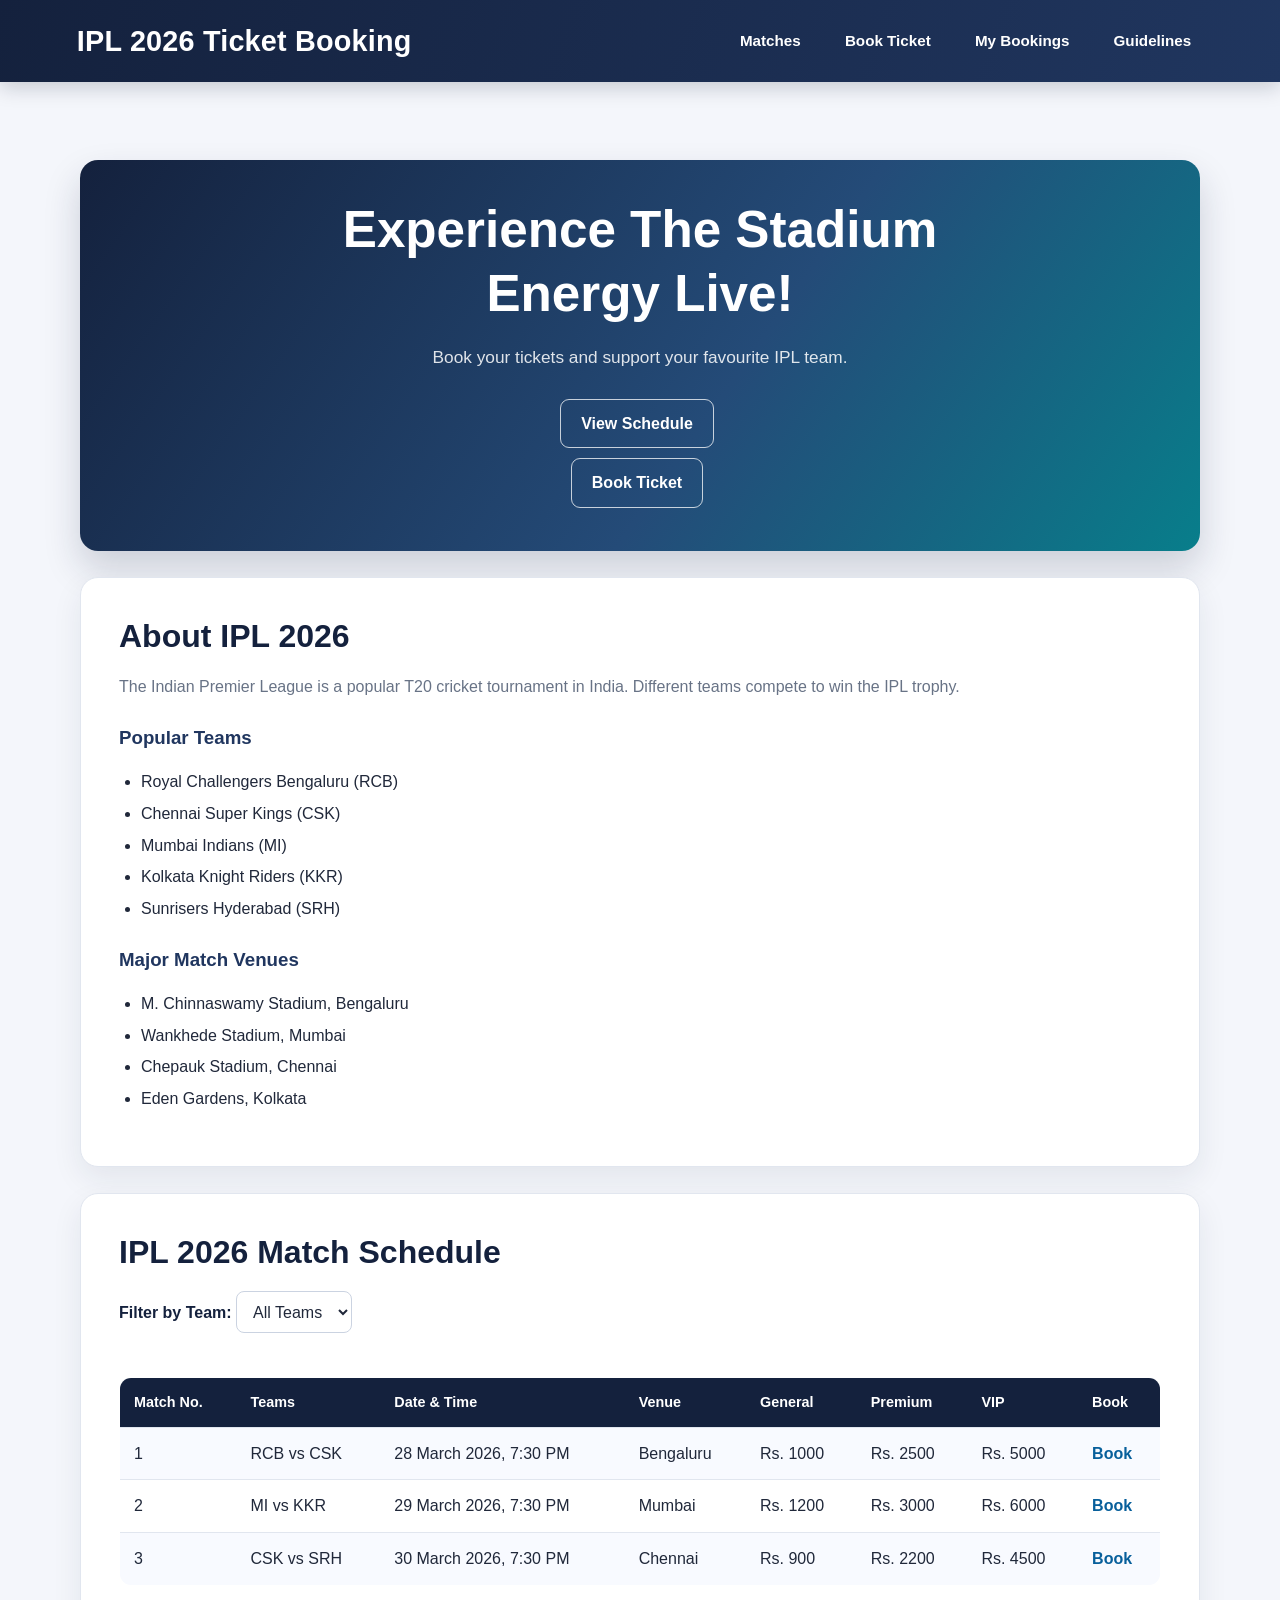
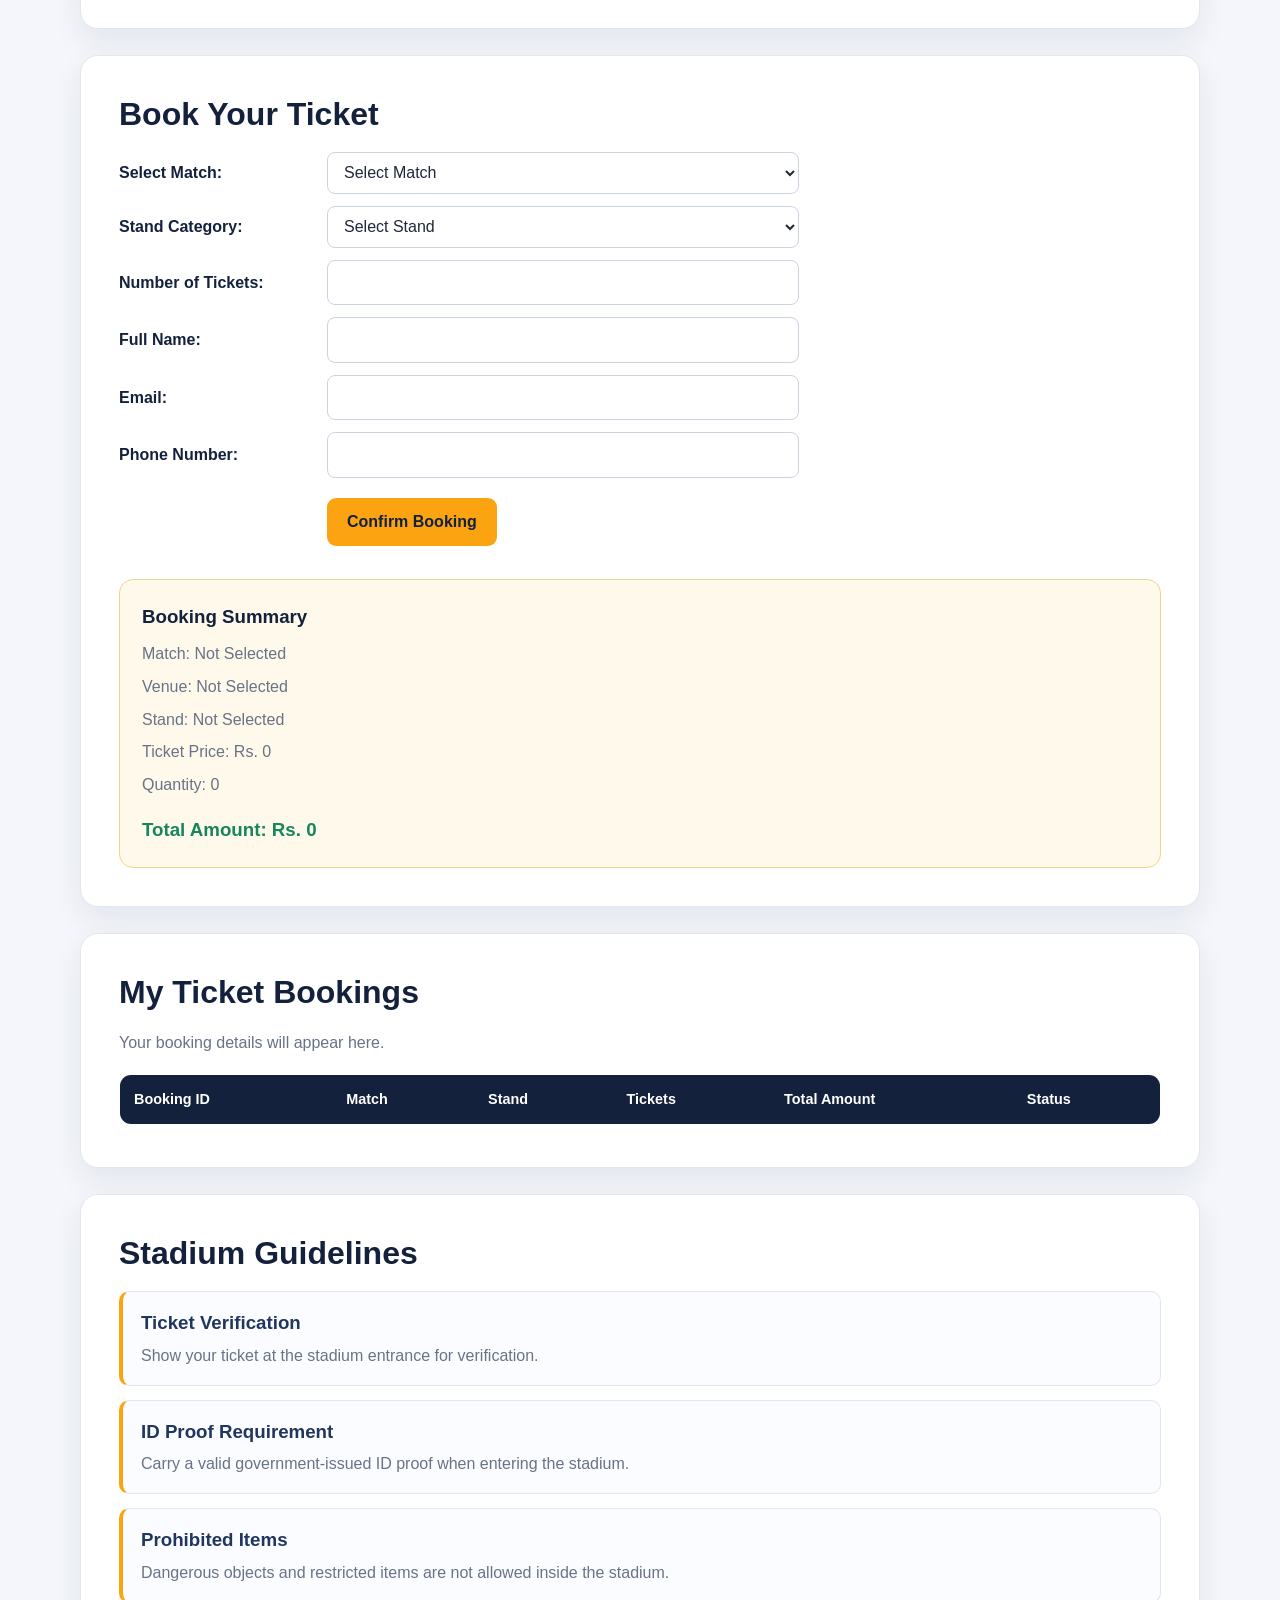
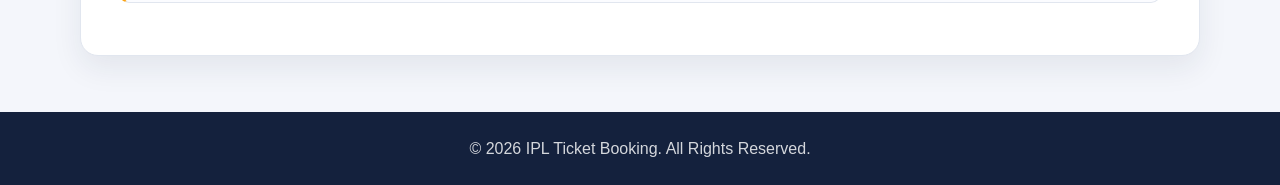
==== index.html @ 773b97f8 "Initial Commit" ====
<!doctype html>
<html lang="en">
  <head>
    <meta charset="UTF-8" />
    <meta name="viewport" content="width=device-width, initial-scale=1.0" />
    <title>IPL 2026 Ticket Booking</title>
    <link rel="stylesheet" href="styles.css" />
  </head>

  <body>
    <header>
      <h1>IPL 2026 Ticket Booking</h1>

      <nav>
        <a href="#matches">Matches</a> |
        <a href="booking.html">Book Ticket</a> |
        <a href="#mybookings">My Bookings</a> |
        <a href="#guidelines">Guidelines</a>
      </nav>
    </header>

    <main>
      <section>
        <h2>Experience The Stadium Energy Live!</h2>
        <p>Book your tickets and support your favourite IPL team.</p>

        <a href="#matches"><button>View Schedule</button></a>
        <a href="booking.html"><button>Book Ticket</button></a>
      </section>

      <section>
        <h2>About IPL 2026</h2>

        <p>
          The Indian Premier League is a popular T20 cricket tournament in
          India. Different teams compete to win the IPL trophy.
        </p>

        <h3>Popular Teams</h3>
        <ul>
          <li>Royal Challengers Bengaluru (RCB)</li>
          <li>Chennai Super Kings (CSK)</li>
          <li>Mumbai Indians (MI)</li>
          <li>Kolkata Knight Riders (KKR)</li>
          <li>Sunrisers Hyderabad (SRH)</li>
        </ul>

        <h3>Major Match Venues</h3>
        <ul>
          <li>M. Chinnaswamy Stadium, Bengaluru</li>
          <li>Wankhede Stadium, Mumbai</li>
          <li>Chepauk Stadium, Chennai</li>
          <li>Eden Gardens, Kolkata</li>
        </ul>
      </section>

      <section id="matches">
        <h2>IPL 2026 Match Schedule</h2>

        <label for="team">Filter by Team:</label>
        <select id="team" name="team">
          <option>All Teams</option>
          <option>RCB</option>
          <option>CSK</option>
          <option>MI</option>
          <option>KKR</option>
          <option>SRH</option>
        </select>

        <br /><br />

        <table>
          <tr>
            <th>Match No.</th>
            <th>Teams</th>
            <th>Date & Time</th>
            <th>Venue</th>
            <th>General</th>
            <th>Premium</th>
            <th>VIP</th>
            <th>Book</th>
          </tr>

          <tr>
            <td>1</td>
            <td>RCB vs CSK</td>
            <td>28 March 2026, 7:30 PM</td>
            <td>Bengaluru</td>
            <td>Rs. 1000</td>
            <td>Rs. 2500</td>
            <td>Rs. 5000</td>
            <td><a href="booking.html">Book</a></td>
          </tr>

          <tr>
            <td>2</td>
            <td>MI vs KKR</td>
            <td>29 March 2026, 7:30 PM</td>
            <td>Mumbai</td>
            <td>Rs. 1200</td>
            <td>Rs. 3000</td>
            <td>Rs. 6000</td>
            <td><a href="booking.html">Book</a></td>
          </tr>

          <tr>
            <td>3</td>
            <td>CSK vs SRH</td>
            <td>30 March 2026, 7:30 PM</td>
            <td>Chennai</td>
            <td>Rs. 900</td>
            <td>Rs. 2200</td>
            <td>Rs. 4500</td>
            <td><a href="booking.html">Book</a></td>
          </tr>
        </table>
      </section>

      <section id="booking">
        <h2>Book Your Ticket</h2>

        <form action="#booking" method="get">
          <label for="match">Select Match:</label>
          <select id="match" name="match" required>
            <option value="">Select Match</option>
            <option>RCB vs CSK</option>
            <option>MI vs KKR</option>
            <option>CSK vs SRH</option>
          </select>

          <br /><br />

          <label for="stand">Stand Category:</label>
          <select id="stand" name="stand" required>
            <option value="">Select Stand</option>
            <option>General</option>
            <option>Premium</option>
            <option>VIP</option>
          </select>

          <br /><br />

          <label for="tickets">Number of Tickets:</label>
          <input
            type="number"
            id="tickets"
            name="tickets"
            min="1"
            max="10"
            required
          />

          <br /><br />

          <label for="name">Full Name:</label>
          <input type="text" id="name" name="name" required />

          <br /><br />

          <label for="email">Email:</label>
          <input type="email" id="email" name="email" required />

          <br /><br />

          <label for="phone">Phone Number:</label>
          <input
            type="tel"
            id="phone"
            name="phone"
            pattern="[0-9]{10}"
            required
          />

          <br /><br />

          <button type="submit">Confirm Booking</button>
        </form>

        <aside>
          <h3>Booking Summary</h3>

          <p>Match: Not Selected</p>
          <p>Venue: Not Selected</p>
          <p>Stand: Not Selected</p>
          <p>Ticket Price: Rs. 0</p>
          <p>Quantity: 0</p>

          <h3>Total Amount: Rs. 0</h3>
        </aside>
      </section>

      <section id="mybookings">
        <h2>My Ticket Bookings</h2>

        <p>Your booking details will appear here.</p>

        <table>
          <tr>
            <th>Booking ID</th>
            <th>Match</th>
            <th>Stand</th>
            <th>Tickets</th>
            <th>Total Amount</th>
            <th>Status</th>
          </tr>
        </table>
      </section>

      <section id="guidelines">
        <h2>Stadium Guidelines</h2>

        <article>
          <h3>Ticket Verification</h3>
          <p>Show your ticket at the stadium entrance for verification.</p>
        </article>

        <article>
          <h3>ID Proof Requirement</h3>
          <p>
            Carry a valid government-issued ID proof when entering the stadium.
          </p>
        </article>

        <article>
          <h3>Prohibited Items</h3>
          <p>
            Dangerous objects and restricted items are not allowed inside the
            stadium.
          </p>
        </article>
      </section>
    </main>

    <footer>
      <p>&copy; 2026 IPL Ticket Booking. All Rights Reserved.</p>
    </footer>
  </body>
</html>
---- styles.css ----
:root {
  --primary: #14213d;
  --primary-light: #20365f;
  --accent: #fca311;
  --accent-hover: #e89100;
  --background: #f4f6fb;
  --surface: #ffffff;
  --text: #20283a;
  --muted: #687386;
  --border: #e1e6ef;
  --success: #16865b;
  --shadow: 0 12px 30px rgba(20, 33, 61, 0.08);
}

* {
  box-sizing: border-box;
}

html {
  scroll-behavior: smooth;
  scroll-padding-top: 110px;
}

body {
  margin: 0;
  padding-top: 126px;
  background: var(--background);
  color: var(--text);
  font-family: "Segoe UI", Arial, sans-serif;
  line-height: 1.6;
}

header {
  position: fixed;
  z-index: 1000;
  inset: 0 0 auto;
  display: flex;
  align-items: center;
  justify-content: space-between;
  flex-wrap: wrap;
  gap: 12px 24px;
  padding: 18px clamp(20px, 6vw, 88px);
  color: #fff;
  background: linear-gradient(110deg, var(--primary), var(--primary-light));
  box-shadow: 0 5px 20px rgba(10, 20, 40, 0.2);
}

header h1 {
  margin: 0;
  color: #fff;
  font-size: clamp(1.25rem, 2.5vw, 1.8rem);
  letter-spacing: 0.2px;
}

nav {
  display: flex;
  align-items: center;
  flex-wrap: wrap;
  gap: 8px;
}

nav {
  color: transparent;
}

nav a {
  padding: 8px 12px;
  border-radius: 8px;
  color: #fff;
  font-size: 0.95rem;
  font-weight: 600;
  text-decoration: none;
  transition:
    background 160ms ease,
    color 160ms ease,
    transform 160ms ease;
}

nav a:hover,
nav a:focus-visible {
  color: var(--primary);
  background: var(--accent);
  transform: translateY(-1px);
  outline: none;
}

main {
  width: min(1120px, calc(100% - 40px));
  margin: 34px auto 56px;
}

main > section {
  margin: 26px 0;
  padding: clamp(22px, 4vw, 38px);
  border: 1px solid var(--border);
  border-radius: 18px;
  background: var(--surface);
  box-shadow: var(--shadow);
}

h2 {
  margin: 0 0 18px;
  color: var(--primary);
  font-size: clamp(1.45rem, 3vw, 2rem);
  line-height: 1.25;
}

h3 {
  margin: 24px 0 10px;
  color: var(--primary-light);
}

p {
  color: var(--muted);
}

ul {
  padding-left: 22px;
}

li {
  margin: 6px 0;
}

main > section:first-child {
  min-height: 310px;
  display: flex;
  flex-direction: column;
  align-items: center;
  justify-content: center;
  text-align: center;
  border: 0;
  color: #fff;
  background: linear-gradient(125deg, #14213d 0%, #244b78 58%, #087e8b 100%);
  box-shadow: 0 18px 36px rgba(20, 33, 61, 0.18);
}

main > section:first-child h2,
main > section:first-child p {
  color: #fff;
}

main > section:first-child h2 {
  max-width: 720px;
  font-size: clamp(2rem, 5vw, 3.2rem);
}

main > section:first-child p {
  margin: 0 0 22px;
  color: rgba(255, 255, 255, 0.86);
  font-size: 1.08rem;
}

button {
  display: inline-block;
  margin: 5px 6px 5px 0;
  padding: 11px 20px;
  border: 0;
  border-radius: 9px;
  color: var(--primary);
  background: var(--accent);
  font: inherit;
  font-weight: 700;
  cursor: pointer;
  transition:
    background 160ms ease,
    transform 160ms ease,
    box-shadow 160ms ease;
}

button:hover {
  background: var(--accent-hover);
  transform: translateY(-2px);
  box-shadow: 0 7px 16px rgba(0, 0, 0, 0.16);
}

button:focus-visible,
a:focus-visible,
input:focus-visible,
select:focus-visible {
  outline: 3px solid rgba(252, 163, 17, 0.55);
  outline-offset: 2px;
}

main > section:first-child a {
  text-decoration: none;
}

main > section:first-child button:last-child {
  color: #fff;
  background: transparent;
  border: 1px solid rgba(255, 255, 255, 0.75);
}

main > section:first-child button:last-child:hover {
  color: var(--primary);
  background: #fff;
}

table {
  width: 100%;
  margin: 18px 0 4px;
  border-collapse: collapse;
  overflow: hidden;
  border: 1px solid var(--border);
  border-radius: 12px;
  background: var(--surface);
}

th,
td {
  padding: 13px 14px;
  border-bottom: 1px solid var(--border);
  text-align: left;
  vertical-align: middle;
}

th {
  color: #fff;
  background: var(--primary);
  font-size: 0.9rem;
  white-space: nowrap;
}

tbody tr:nth-child(even),
tr:nth-child(even) {
  background: #f8faff;
}

tr:last-child td {
  border-bottom: 0;
}

td a {
  color: #075f9b;
  font-weight: 700;
  text-decoration: none;
}

td a:hover {
  color: var(--success);
  text-decoration: underline;
}

label {
  display: inline-block;
  margin: 10px 0 6px;
  color: var(--primary);
  font-weight: 650;
}

input,
select {
  min-height: 42px;
  padding: 9px 12px;
  border: 1px solid #cbd3e1;
  border-radius: 8px;
  color: var(--text);
  background: #fff;
  font: inherit;
}

input {
  max-width: 100%;
}

form {
  display: grid;
  grid-template-columns: minmax(150px, 190px) minmax(180px, 1fr);
  align-items: center;
  gap: 12px 18px;
  max-width: 680px;
}

form label {
  margin: 0;
}

form br {
  display: none;
}

form button {
  grid-column: 2;
  justify-self: start;
  margin-top: 8px;
}

aside {
  margin-top: 28px;
  padding: 22px;
  border: 1px solid #f2d28d;
  border-radius: 14px;
  background: #fff9eb;
}

aside h3 {
  margin-top: 0;
  color: var(--primary);
}

aside p {
  margin: 7px 0;
}

aside h3:last-child {
  margin: 18px 0 0;
  color: var(--success);
}

#guidelines article {
  margin: 14px 0;
  padding: 16px 18px;
  border: 1px solid var(--border);
  border-left: 4px solid var(--accent);
  border-radius: 10px;
  background: #fbfcff;
}

#guidelines article h3 {
  margin: 0 0 5px;
}

#guidelines article p {
  margin: 0;
}

footer {
  padding: 24px 20px;
  color: #fff;
  text-align: center;
  background: var(--primary);
}

footer p {
  margin: 0;
  color: rgba(255, 255, 255, 0.82);
}

@media (max-width: 760px) {
  body {
    padding-top: 150px;
  }

  header {
    justify-content: center;
    text-align: center;
  }

  nav {
    justify-content: center;
  }

  nav a {
    padding: 7px 9px;
    font-size: 0.88rem;
  }

  main {
    width: min(100% - 24px, 1120px);
    margin-top: 20px;
  }

  main > section {
    padding: 22px 16px;
  }

  #matches {
    overflow-x: auto;
  }

  #matches table {
    min-width: 760px;
  }

  form {
    grid-template-columns: 1fr;
    gap: 7px;
  }

  form label {
    margin-top: 8px;
  }

  form button {
    grid-column: 1;
  }
}

@media (prefers-reduced-motion: reduce) {
  html {
    scroll-behavior: auto;
  }

  *,
  *::before,
  *::after {
    transition-duration: 0.01ms !important;
  }
}

.booking-main {
  max-width: 820px;
}

.booking-main > .booking-page {
  display: block;
  min-height: auto;
  align-items: stretch;
  justify-content: flex-start;
  color: var(--text);
  text-align: left;
  background: var(--surface) !important;
  border: 1px solid var(--border);
  box-shadow: var(--shadow);
}

.booking-main > .booking-page h2 {
  max-width: none;
  font-size: clamp(1.45rem, 3vw, 2rem);
  color: var(--primary) !important;
}

.booking-main > .booking-page p {
  color: var(--muted) !important;
}

.booking-page > p {
  margin-bottom: 24px;
}

.booking-page form {
  display: grid;
  grid-template-columns: 1fr 1fr;
  gap: 18px 20px;
  max-width: none;
}

.booking-page .form-field {
  display: flex;
  flex-direction: column;
  gap: 5px;
}

.booking-page .form-field label {
  margin: 0;
}

.booking-page input,
.booking-page select {
  width: 100%;
  min-height: 46px;
}

.booking-page input[type="checkbox"],
.booking-page input[type="radio"] {
  width: auto;
  min-height: auto;
  accent-color: var(--primary-light);
}

.booking-page .form-preferences {
  grid-column: 1 / -1;
  display: flex;
  flex-wrap: wrap;
  gap: 12px 24px;
  margin: 0;
  padding: 14px 16px;
  border: 1px solid var(--border);
  border-radius: 10px;
}

.booking-page .form-preferences legend {
  padding: 0 6px;
  color: var(--primary);
  font-weight: 700;
}

.booking-page .choice-label {
  display: inline-flex;
  align-items: center;
  gap: 9px;
  margin: 0;
}

.booking-page .terms-field {
  grid-column: 1 / -1;
}

.booking-page .form-actions {
  grid-column: 1 / -1;
  display: flex;
  flex-wrap: wrap;
  gap: 8px;
}

.booking-page .form-actions button {
  margin: 0;
}

.booking-page .form-actions .reset-button {
  color: var(--primary) !important;
  background: #e9edf4 !important;
  border: 1px solid var(--border) !important;
}

.booking-page .form-actions .reset-button:hover {
  background: #dbe2ed !important;
  color: var(--primary) !important;
}

.booking-page .form-note {
  margin-top: 24px;
  padding: 12px 14px;
  border-left: 4px solid var(--accent);
  border-radius: 6px;
  background: #fff9eb;
}

@media (max-width: 650px) {
  .booking-page form {
    grid-template-columns: 1fr;
  }

  .booking-page .form-preferences,
  .booking-page .terms-field,
  .booking-page .form-actions {
    grid-column: 1;
  }
}
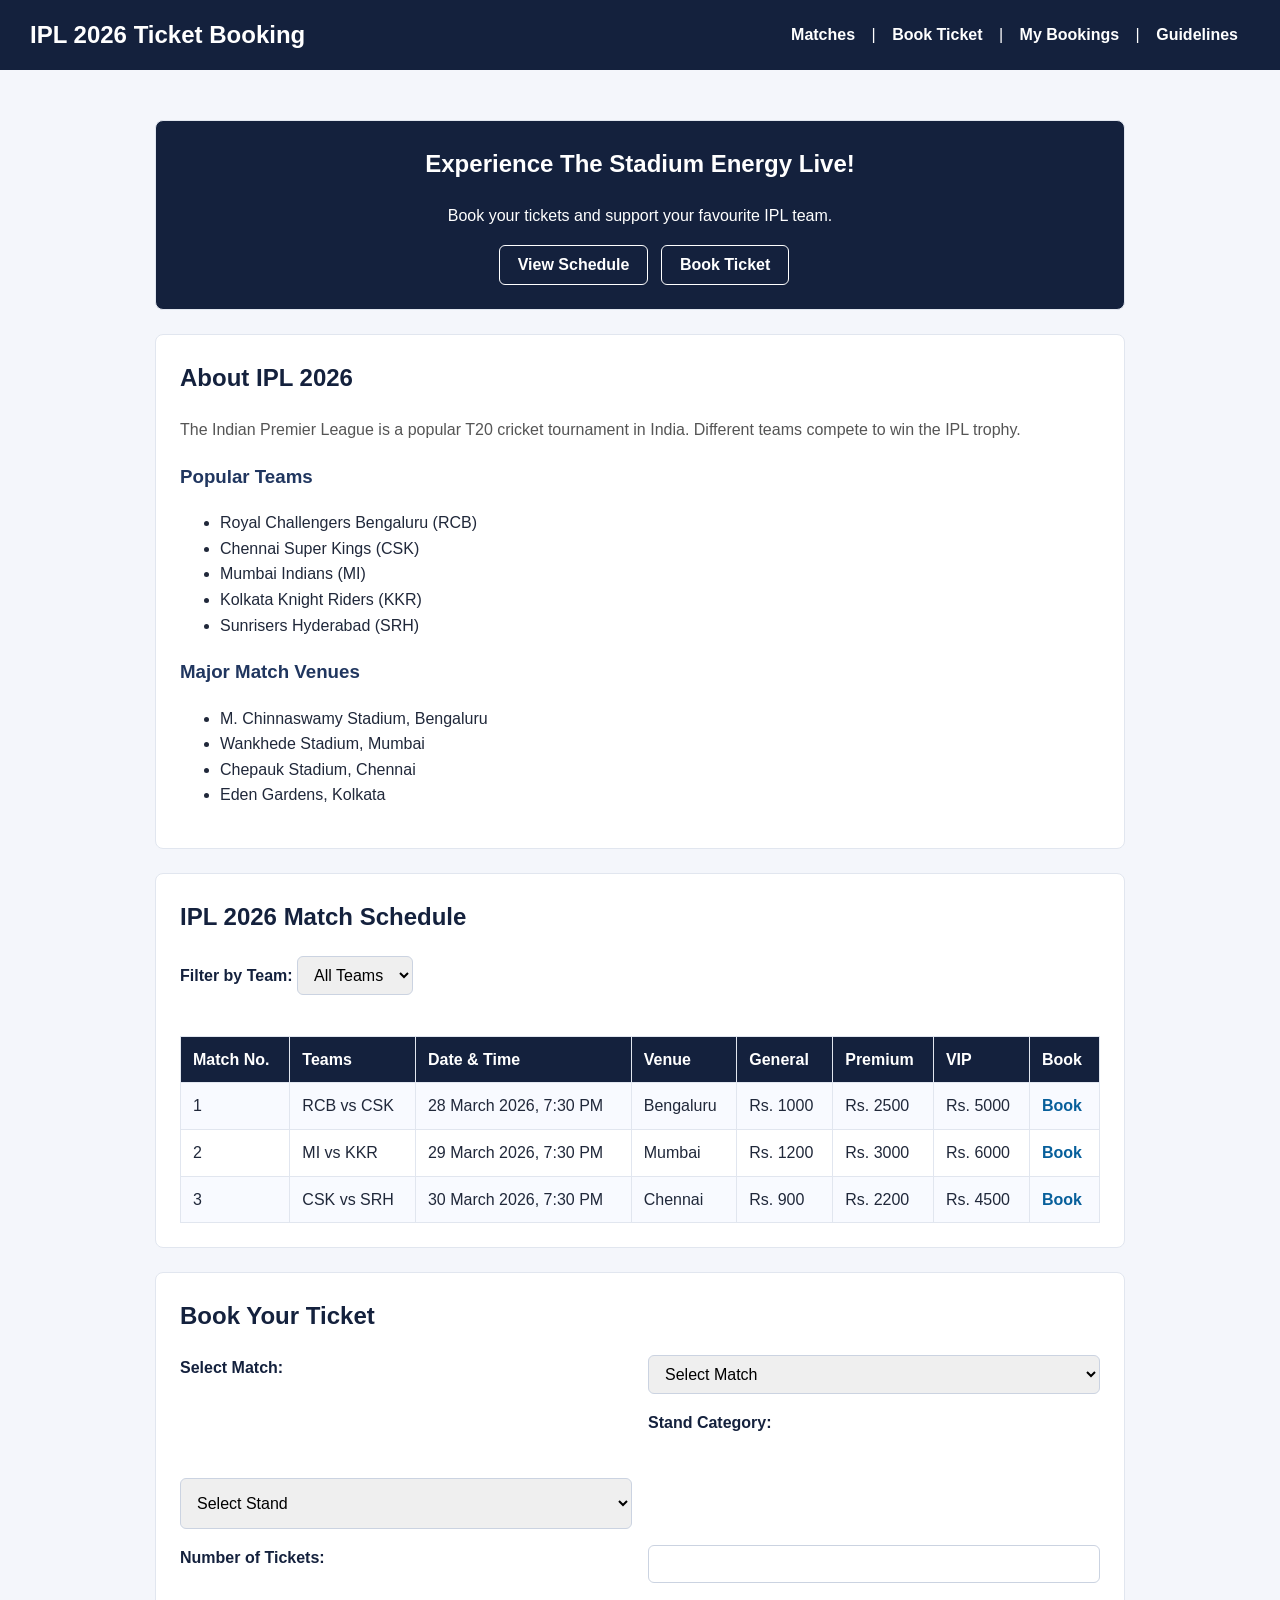
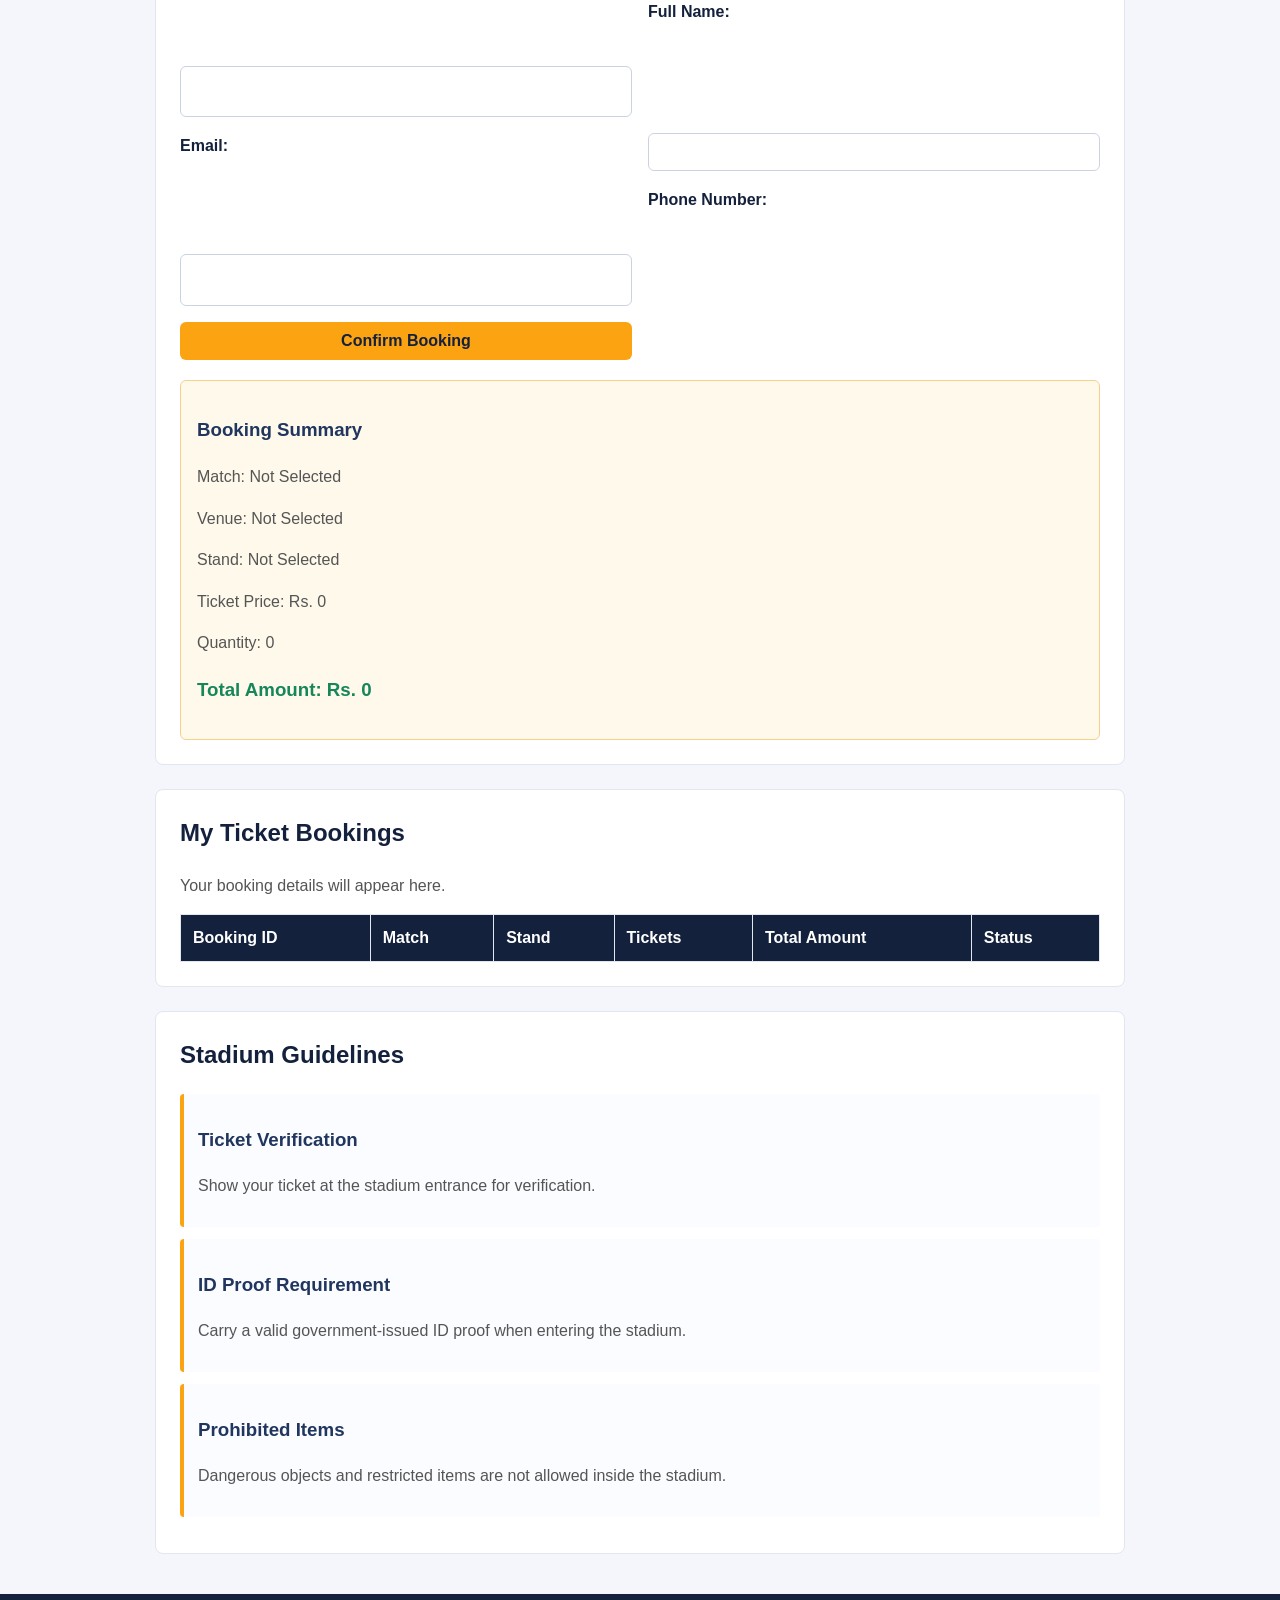
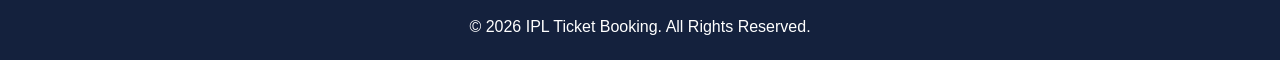
==== commit 4a962ea7: "feat: add interactive ticket booking script, toast notifications, and smooth scroll functionality" ====
--- a/index.html
+++ b/index.html
@@ -20,7 +20,7 @@
     </header>
 
     <main>
-      <section>
+      <section class="hero-section">
         <h2>Experience The Stadium Energy Live!</h2>
         <p>Book your tickets and support your favourite IPL team.</p>
 
@@ -89,7 +89,7 @@
             <td>Rs. 1000</td>
             <td>Rs. 2500</td>
             <td>Rs. 5000</td>
-            <td><a href="booking.html">Book</a></td>
+            <td><a href="#booking">Book</a></td>
           </tr>
 
           <tr>
@@ -100,7 +100,7 @@
             <td>Rs. 1200</td>
             <td>Rs. 3000</td>
             <td>Rs. 6000</td>
-            <td><a href="booking.html">Book</a></td>
+            <td><a href="#booking">Book</a></td>
           </tr>
 
           <tr>
@@ -111,7 +111,7 @@
             <td>Rs. 900</td>
             <td>Rs. 2200</td>
             <td>Rs. 4500</td>
-            <td><a href="booking.html">Book</a></td>
+            <td><a href="#booking">Book</a></td>
           </tr>
         </table>
       </section>
@@ -234,5 +234,7 @@
     <footer>
       <p>&copy; 2026 IPL Ticket Booking. All Rights Reserved.</p>
     </footer>
+
+    <script src="app.js"></script>
   </body>
 </html>
--- a/styles.css
+++ b/styles.css
@@ -1,530 +1,325 @@
-:root {
-  --primary: #14213d;
-  --primary-light: #20365f;
-  --accent: #fca311;
-  --accent-hover: #e89100;
-  --background: #f4f6fb;
-  --surface: #ffffff;
-  --text: #20283a;
-  --muted: #687386;
-  --border: #e1e6ef;
-  --success: #16865b;
-  --shadow: 0 12px 30px rgba(20, 33, 61, 0.08);
-}
-
+/* Basic layout and reset */
 * {
   box-sizing: border-box;
 }
 
-html {
-  scroll-behavior: smooth;
-  scroll-padding-top: 110px;
-}
-
 body {
   margin: 0;
-  padding-top: 126px;
-  background: var(--background);
-  color: var(--text);
-  font-family: "Segoe UI", Arial, sans-serif;
+  padding-top: 100px;
+  font-family: Arial, sans-serif;
   line-height: 1.6;
-}
-
+  background-color: #f4f6fb;
+  color: #20283a;
+}
+
+/* Header & Navigation */
 header {
   position: fixed;
+  top: 0;
+  left: 0;
+  width: 100%;
+  background-color: #14213d;
+  color: #ffffff;
+  padding: 16px 30px;
+  display: flex;
+  justify-content: space-between;
+  align-items: center;
+  flex-wrap: wrap;
   z-index: 1000;
-  inset: 0 0 auto;
+}
+
+header h1 {
+  margin: 0;
+  font-size: 1.5rem;
+  color: #ffffff;
+}
+
+nav a {
+  color: #ffffff;
+  text-decoration: none;
+  padding: 6px 12px;
+  border-radius: 4px;
+  font-weight: bold;
+}
+
+nav a:hover {
+  background-color: #fca311;
+  color: #14213d;
+}
+
+/* Page content */
+main {
+  max-width: 1000px;
+  margin: 20px auto 40px auto;
+  padding: 0 15px;
+}
+
+.booking-main {
+  max-width: 750px;
+}
+
+section {
+  background-color: #ffffff;
+  padding: 24px;
+  margin-bottom: 24px;
+  border-radius: 8px;
+  border: 1px solid #e1e6ef;
+}
+
+/* Hero Section */
+.hero-section {
+  text-align: center;
+  background-color: #14213d;
+  color: #ffffff;
+}
+
+.hero-section h2,
+.hero-section p {
+  color: #ffffff;
+}
+
+/* Typography */
+h2 {
+  margin-top: 0;
+  color: #14213d;
+}
+
+h3 {
+  color: #20365f;
+}
+
+p {
+  color: #555555;
+}
+
+/* Buttons */
+button {
+  background-color: #fca311;
+  color: #14213d;
+  border: none;
+  padding: 10px 18px;
+  border-radius: 6px;
+  font-size: 1rem;
+  font-weight: bold;
+  cursor: pointer;
+}
+
+button:hover {
+  background-color: #e89100;
+}
+
+.hero-section button:last-child {
+  background-color: transparent;
+  color: #ffffff;
+  border: 1px solid #ffffff;
+  margin-left: 8px;
+}
+
+.hero-section button:last-child:hover {
+  background-color: #ffffff;
+  color: #14213d;
+}
+
+.reset-button {
+  background-color: #e9edf4;
+  color: #14213d;
+  border: 1px solid #cbd3e1;
+  margin-left: 8px;
+}
+
+.reset-button:hover {
+  background-color: #dbe2ed;
+}
+
+/* Tables */
+table {
+  width: 100%;
+  border-collapse: collapse;
+  margin-top: 15px;
+}
+
+th,
+td {
+  padding: 10px 12px;
+  border: 1px solid #e1e6ef;
+  text-align: left;
+}
+
+th {
+  background-color: #14213d;
+  color: #ffffff;
+}
+
+tr:nth-child(even) {
+  background-color: #f8faff;
+}
+
+td a {
+  color: #075f9b;
+  font-weight: bold;
+  text-decoration: none;
+}
+
+td a:hover {
+  text-decoration: underline;
+}
+
+/* Forms */
+form {
+  display: grid;
+  grid-template-columns: 1fr 1fr;
+  gap: 16px;
+  margin-top: 15px;
+}
+
+.form-field {
+  display: flex;
+  flex-direction: column;
+}
+
+label {
+  font-weight: bold;
+  margin-bottom: 6px;
+  color: #14213d;
+}
+
+input,
+select {
+  padding: 9px 12px;
+  border: 1px solid #cbd3e1;
+  border-radius: 6px;
+  font-size: 1rem;
+}
+
+input[type="radio"],
+input[type="checkbox"] {
+  width: auto;
+  margin-right: 6px;
+}
+
+.form-preferences,
+.terms-field,
+.form-actions {
+  grid-column: 1 / -1;
+}
+
+.form-preferences {
+  border: 1px solid #e1e6ef;
+  border-radius: 6px;
+  padding: 12px 16px;
+}
+
+.form-preferences legend {
+  font-weight: bold;
+  color: #14213d;
+  padding: 0 6px;
+}
+
+.choice-label {
+  display: inline-block;
+  margin-right: 18px;
+  font-weight: normal;
+}
+
+.form-note {
+  margin-top: 18px;
+  padding: 10px 14px;
+  background-color: #fff9eb;
+  border-left: 4px solid #fca311;
+  border-radius: 4px;
+}
+
+/* Aside Booking Summary */
+aside {
+  margin-top: 20px;
+  padding: 16px;
+  background-color: #fff9eb;
+  border: 1px solid #f2d28d;
+  border-radius: 6px;
+}
+
+aside h3:last-child {
+  color: #16865b;
+}
+
+/* Guidelines */
+#guidelines article {
+  margin: 12px 0;
+  padding: 12px 14px;
+  background-color: #fbfcff;
+  border-left: 4px solid #fca311;
+  border-radius: 4px;
+}
+
+/* Footer */
+footer {
+  text-align: center;
+  padding: 20px;
+  background-color: #14213d;
+  color: #ffffff;
+}
+
+footer p {
+  color: #ffffff;
+  margin: 0;
+}
+
+/* Toast Notification Styles */
+.toast-container {
+  position: fixed;
+  bottom: 20px;
+  right: 20px;
+  z-index: 2000;
+  display: flex;
+  flex-direction: column;
+  gap: 10px;
+  max-width: 350px;
+}
+
+.toast {
+  background-color: #ffffff;
+  color: #20283a;
+  border: 1px solid #cbd3e1;
+  border-left: 5px solid #14213d;
+  border-radius: 6px;
+  padding: 12px 16px;
+  box-shadow: 0 4px 12px rgba(0, 0, 0, 0.15);
   display: flex;
   align-items: center;
   justify-content: space-between;
-  flex-wrap: wrap;
-  gap: 12px 24px;
-  padding: 18px clamp(20px, 6vw, 88px);
-  color: #fff;
-  background: linear-gradient(110deg, var(--primary), var(--primary-light));
-  box-shadow: 0 5px 20px rgba(10, 20, 40, 0.2);
-}
-
-header h1 {
-  margin: 0;
-  color: #fff;
-  font-size: clamp(1.25rem, 2.5vw, 1.8rem);
-  letter-spacing: 0.2px;
-}
-
-nav {
-  display: flex;
-  align-items: center;
-  flex-wrap: wrap;
-  gap: 8px;
-}
-
-nav {
-  color: transparent;
-}
-
-nav a {
-  padding: 8px 12px;
-  border-radius: 8px;
-  color: #fff;
+  gap: 12px;
+}
+
+.toast-success {
+  border-left-color: #16865b;
+}
+
+.toast-info {
+  border-left-color: #0d6efd;
+}
+
+.toast-message {
   font-size: 0.95rem;
-  font-weight: 600;
-  text-decoration: none;
-  transition:
-    background 160ms ease,
-    color 160ms ease,
-    transform 160ms ease;
-}
-
-nav a:hover,
-nav a:focus-visible {
-  color: var(--primary);
-  background: var(--accent);
-  transform: translateY(-1px);
-  outline: none;
-}
-
-main {
-  width: min(1120px, calc(100% - 40px));
-  margin: 34px auto 56px;
-}
-
-main > section {
-  margin: 26px 0;
-  padding: clamp(22px, 4vw, 38px);
-  border: 1px solid var(--border);
-  border-radius: 18px;
-  background: var(--surface);
-  box-shadow: var(--shadow);
-}
-
-h2 {
-  margin: 0 0 18px;
-  color: var(--primary);
-  font-size: clamp(1.45rem, 3vw, 2rem);
-  line-height: 1.25;
-}
-
-h3 {
-  margin: 24px 0 10px;
-  color: var(--primary-light);
-}
-
-p {
-  color: var(--muted);
-}
-
-ul {
-  padding-left: 22px;
-}
-
-li {
-  margin: 6px 0;
-}
-
-main > section:first-child {
-  min-height: 310px;
-  display: flex;
-  flex-direction: column;
-  align-items: center;
-  justify-content: center;
-  text-align: center;
-  border: 0;
-  color: #fff;
-  background: linear-gradient(125deg, #14213d 0%, #244b78 58%, #087e8b 100%);
-  box-shadow: 0 18px 36px rgba(20, 33, 61, 0.18);
-}
-
-main > section:first-child h2,
-main > section:first-child p {
-  color: #fff;
-}
-
-main > section:first-child h2 {
-  max-width: 720px;
-  font-size: clamp(2rem, 5vw, 3.2rem);
-}
-
-main > section:first-child p {
-  margin: 0 0 22px;
-  color: rgba(255, 255, 255, 0.86);
-  font-size: 1.08rem;
-}
-
-button {
-  display: inline-block;
-  margin: 5px 6px 5px 0;
-  padding: 11px 20px;
-  border: 0;
-  border-radius: 9px;
-  color: var(--primary);
-  background: var(--accent);
-  font: inherit;
-  font-weight: 700;
+  line-height: 1.4;
+}
+
+.toast-close {
+  background: none;
+  border: none;
+  color: #687386;
+  font-size: 1rem;
+  font-weight: bold;
   cursor: pointer;
-  transition:
-    background 160ms ease,
-    transform 160ms ease,
-    box-shadow 160ms ease;
-}
-
-button:hover {
-  background: var(--accent-hover);
-  transform: translateY(-2px);
-  box-shadow: 0 7px 16px rgba(0, 0, 0, 0.16);
-}
-
-button:focus-visible,
-a:focus-visible,
-input:focus-visible,
-select:focus-visible {
-  outline: 3px solid rgba(252, 163, 17, 0.55);
-  outline-offset: 2px;
-}
-
-main > section:first-child a {
-  text-decoration: none;
-}
-
-main > section:first-child button:last-child {
-  color: #fff;
-  background: transparent;
-  border: 1px solid rgba(255, 255, 255, 0.75);
-}
-
-main > section:first-child button:last-child:hover {
-  color: var(--primary);
-  background: #fff;
-}
-
-table {
-  width: 100%;
-  margin: 18px 0 4px;
-  border-collapse: collapse;
-  overflow: hidden;
-  border: 1px solid var(--border);
-  border-radius: 12px;
-  background: var(--surface);
-}
-
-th,
-td {
-  padding: 13px 14px;
-  border-bottom: 1px solid var(--border);
-  text-align: left;
-  vertical-align: middle;
-}
-
-th {
-  color: #fff;
-  background: var(--primary);
-  font-size: 0.9rem;
-  white-space: nowrap;
-}
-
-tbody tr:nth-child(even),
-tr:nth-child(even) {
-  background: #f8faff;
-}
-
-tr:last-child td {
-  border-bottom: 0;
-}
-
-td a {
-  color: #075f9b;
-  font-weight: 700;
-  text-decoration: none;
-}
-
-td a:hover {
-  color: var(--success);
-  text-decoration: underline;
-}
-
-label {
-  display: inline-block;
-  margin: 10px 0 6px;
-  color: var(--primary);
-  font-weight: 650;
-}
-
-input,
-select {
-  min-height: 42px;
-  padding: 9px 12px;
-  border: 1px solid #cbd3e1;
-  border-radius: 8px;
-  color: var(--text);
-  background: #fff;
-  font: inherit;
-}
-
-input {
-  max-width: 100%;
-}
-
-form {
-  display: grid;
-  grid-template-columns: minmax(150px, 190px) minmax(180px, 1fr);
-  align-items: center;
-  gap: 12px 18px;
-  max-width: 680px;
-}
-
-form label {
-  margin: 0;
-}
-
-form br {
-  display: none;
-}
-
-form button {
-  grid-column: 2;
-  justify-self: start;
-  margin-top: 8px;
-}
-
-aside {
-  margin-top: 28px;
-  padding: 22px;
-  border: 1px solid #f2d28d;
-  border-radius: 14px;
-  background: #fff9eb;
-}
-
-aside h3 {
-  margin-top: 0;
-  color: var(--primary);
-}
-
-aside p {
-  margin: 7px 0;
-}
-
-aside h3:last-child {
-  margin: 18px 0 0;
-  color: var(--success);
-}
-
-#guidelines article {
-  margin: 14px 0;
-  padding: 16px 18px;
-  border: 1px solid var(--border);
-  border-left: 4px solid var(--accent);
-  border-radius: 10px;
-  background: #fbfcff;
-}
-
-#guidelines article h3 {
-  margin: 0 0 5px;
-}
-
-#guidelines article p {
-  margin: 0;
-}
-
-footer {
-  padding: 24px 20px;
-  color: #fff;
-  text-align: center;
-  background: var(--primary);
-}
-
-footer p {
-  margin: 0;
-  color: rgba(255, 255, 255, 0.82);
-}
-
-@media (max-width: 760px) {
-  body {
-    padding-top: 150px;
-  }
-
-  header {
-    justify-content: center;
-    text-align: center;
-  }
-
-  nav {
-    justify-content: center;
-  }
-
-  nav a {
-    padding: 7px 9px;
-    font-size: 0.88rem;
-  }
-
-  main {
-    width: min(100% - 24px, 1120px);
-    margin-top: 20px;
-  }
-
-  main > section {
-    padding: 22px 16px;
-  }
-
-  #matches {
-    overflow-x: auto;
-  }
-
-  #matches table {
-    min-width: 760px;
-  }
-
+  padding: 0 4px;
+}
+
+.toast-close:hover {
+  color: #20283a;
+}
+
+/* Responsive adjustment */
+@media (max-width: 650px) {
   form {
     grid-template-columns: 1fr;
-    gap: 7px;
   }
-
-  form label {
-    margin-top: 8px;
-  }
-
-  form button {
-    grid-column: 1;
-  }
-}
-
-@media (prefers-reduced-motion: reduce) {
-  html {
-    scroll-behavior: auto;
-  }
-
-  *,
-  *::before,
-  *::after {
-    transition-duration: 0.01ms !important;
-  }
-}
-
-.booking-main {
-  max-width: 820px;
-}
-
-.booking-main > .booking-page {
-  display: block;
-  min-height: auto;
-  align-items: stretch;
-  justify-content: flex-start;
-  color: var(--text);
-  text-align: left;
-  background: var(--surface) !important;
-  border: 1px solid var(--border);
-  box-shadow: var(--shadow);
-}
-
-.booking-main > .booking-page h2 {
-  max-width: none;
-  font-size: clamp(1.45rem, 3vw, 2rem);
-  color: var(--primary) !important;
-}
-
-.booking-main > .booking-page p {
-  color: var(--muted) !important;
-}
-
-.booking-page > p {
-  margin-bottom: 24px;
-}
-
-.booking-page form {
-  display: grid;
-  grid-template-columns: 1fr 1fr;
-  gap: 18px 20px;
-  max-width: none;
-}
-
-.booking-page .form-field {
-  display: flex;
-  flex-direction: column;
-  gap: 5px;
-}
-
-.booking-page .form-field label {
-  margin: 0;
-}
-
-.booking-page input,
-.booking-page select {
-  width: 100%;
-  min-height: 46px;
-}
-
-.booking-page input[type="checkbox"],
-.booking-page input[type="radio"] {
-  width: auto;
-  min-height: auto;
-  accent-color: var(--primary-light);
-}
-
-.booking-page .form-preferences {
-  grid-column: 1 / -1;
-  display: flex;
-  flex-wrap: wrap;
-  gap: 12px 24px;
-  margin: 0;
-  padding: 14px 16px;
-  border: 1px solid var(--border);
-  border-radius: 10px;
-}
-
-.booking-page .form-preferences legend {
-  padding: 0 6px;
-  color: var(--primary);
-  font-weight: 700;
-}
-
-.booking-page .choice-label {
-  display: inline-flex;
-  align-items: center;
-  gap: 9px;
-  margin: 0;
-}
-
-.booking-page .terms-field {
-  grid-column: 1 / -1;
-}
-
-.booking-page .form-actions {
-  grid-column: 1 / -1;
-  display: flex;
-  flex-wrap: wrap;
-  gap: 8px;
-}
-
-.booking-page .form-actions button {
-  margin: 0;
-}
-
-.booking-page .form-actions .reset-button {
-  color: var(--primary) !important;
-  background: #e9edf4 !important;
-  border: 1px solid var(--border) !important;
-}
-
-.booking-page .form-actions .reset-button:hover {
-  background: #dbe2ed !important;
-  color: var(--primary) !important;
-}
-
-.booking-page .form-note {
-  margin-top: 24px;
-  padding: 12px 14px;
-  border-left: 4px solid var(--accent);
-  border-radius: 6px;
-  background: #fff9eb;
-}
-
-@media (max-width: 650px) {
-  .booking-page form {
-    grid-template-columns: 1fr;
-  }
-
-  .booking-page .form-preferences,
-  .booking-page .terms-field,
-  .booking-page .form-actions {
-    grid-column: 1;
-  }
-}
+}
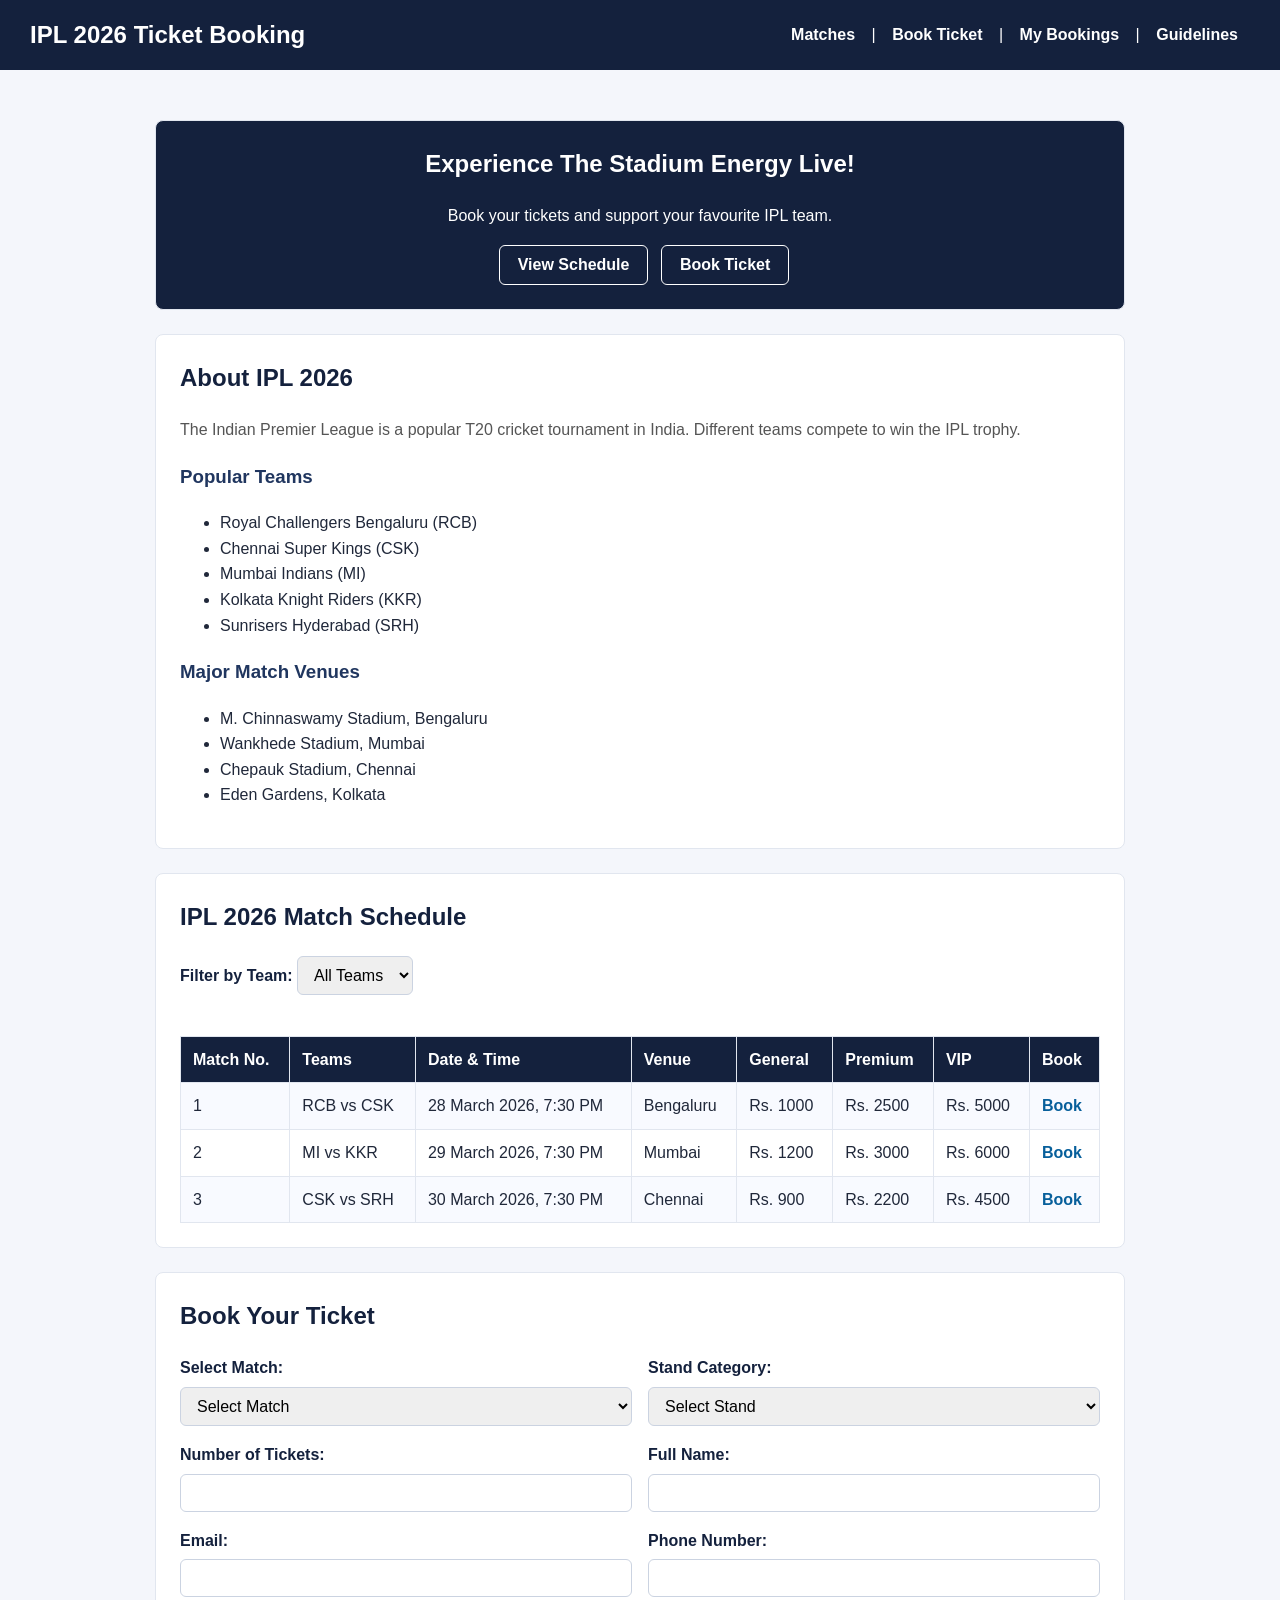
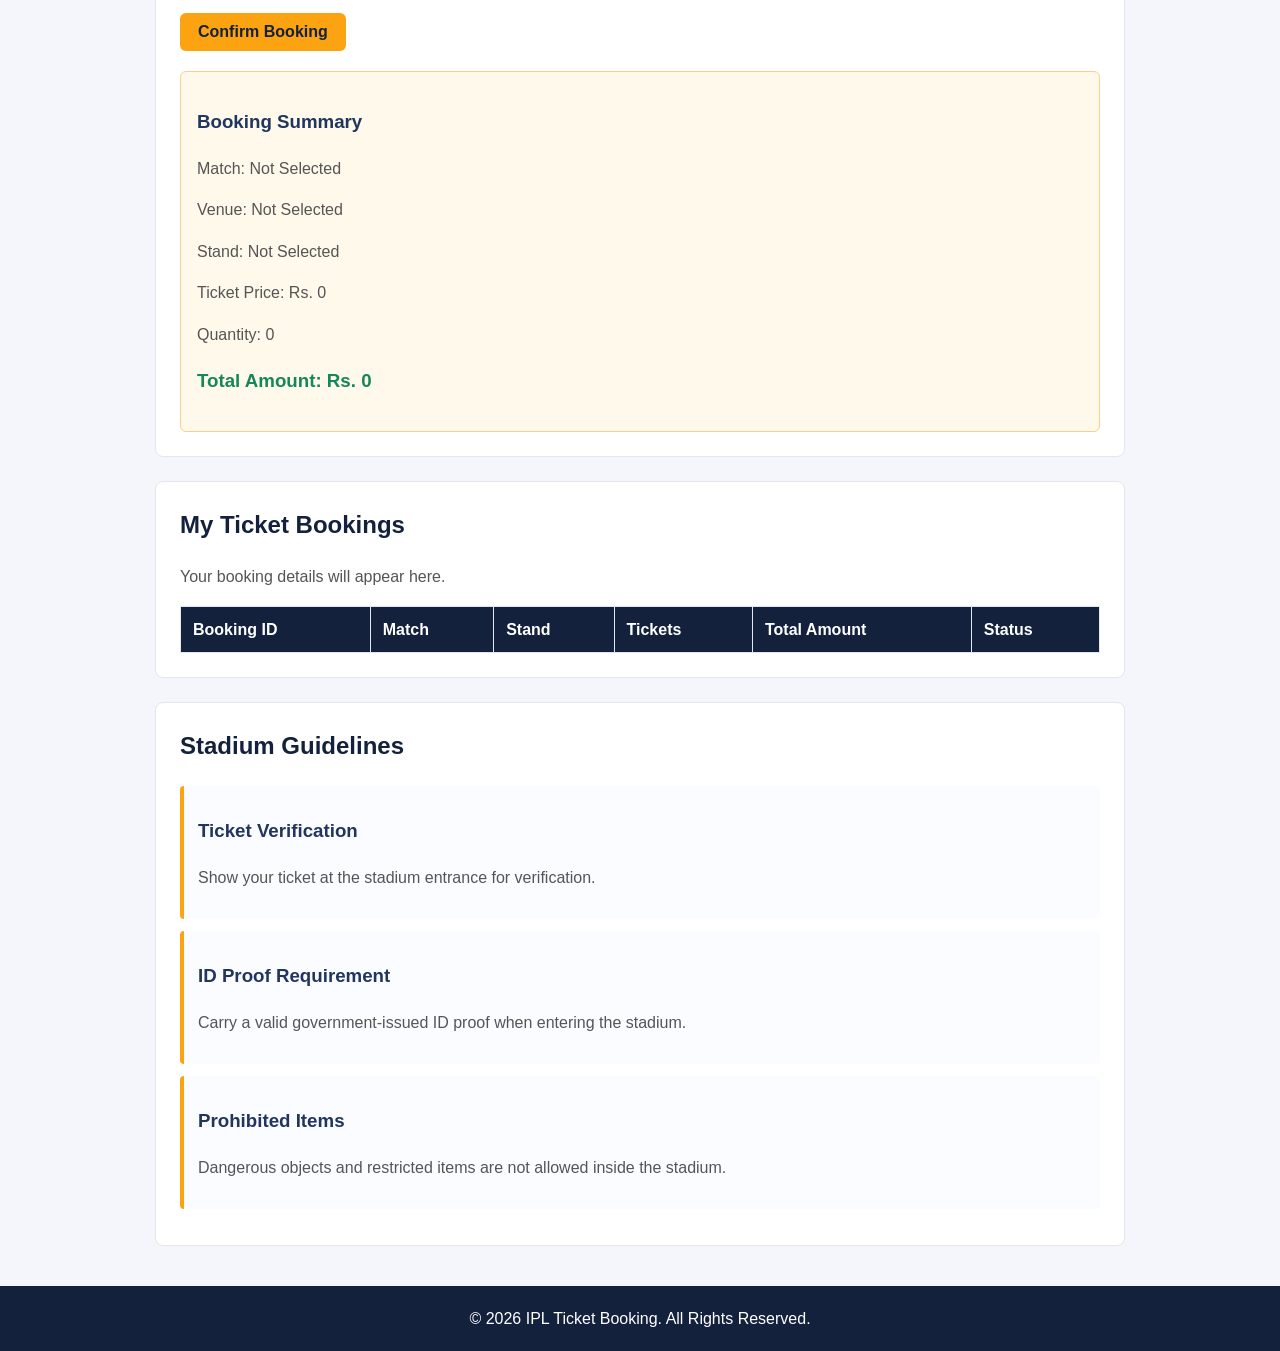
==== commit 182a1d35: "refactor: wrap booking form elements in container divs and replace line breaks" ====
--- a/index.html
+++ b/index.html
@@ -120,60 +120,62 @@
         <h2>Book Your Ticket</h2>
 
         <form action="#booking" method="get">
-          <label for="match">Select Match:</label>
-          <select id="match" name="match" required>
-            <option value="">Select Match</option>
-            <option>RCB vs CSK</option>
-            <option>MI vs KKR</option>
-            <option>CSK vs SRH</option>
-          </select>
-
-          <br /><br />
-
-          <label for="stand">Stand Category:</label>
-          <select id="stand" name="stand" required>
-            <option value="">Select Stand</option>
-            <option>General</option>
-            <option>Premium</option>
-            <option>VIP</option>
-          </select>
-
-          <br /><br />
-
-          <label for="tickets">Number of Tickets:</label>
-          <input
-            type="number"
-            id="tickets"
-            name="tickets"
-            min="1"
-            max="10"
-            required
-          />
-
-          <br /><br />
-
-          <label for="name">Full Name:</label>
-          <input type="text" id="name" name="name" required />
-
-          <br /><br />
-
-          <label for="email">Email:</label>
-          <input type="email" id="email" name="email" required />
-
-          <br /><br />
-
-          <label for="phone">Phone Number:</label>
-          <input
-            type="tel"
-            id="phone"
-            name="phone"
-            pattern="[0-9]{10}"
-            required
-          />
-
-          <br /><br />
-
-          <button type="submit">Confirm Booking</button>
+          <div class="form-field">
+            <label for="match">Select Match:</label>
+            <select id="match" name="match" required>
+              <option value="">Select Match</option>
+              <option>RCB vs CSK</option>
+              <option>MI vs KKR</option>
+              <option>CSK vs SRH</option>
+            </select>
+          </div>
+
+          <div class="form-field">
+            <label for="stand">Stand Category:</label>
+            <select id="stand" name="stand" required>
+              <option value="">Select Stand</option>
+              <option>General</option>
+              <option>Premium</option>
+              <option>VIP</option>
+            </select>
+          </div>
+
+          <div class="form-field">
+            <label for="tickets">Number of Tickets:</label>
+            <input
+              type="number"
+              id="tickets"
+              name="tickets"
+              min="1"
+              max="10"
+              required
+            />
+          </div>
+
+          <div class="form-field">
+            <label for="name">Full Name:</label>
+            <input type="text" id="name" name="name" required />
+          </div>
+
+          <div class="form-field">
+            <label for="email">Email:</label>
+            <input type="email" id="email" name="email" required />
+          </div>
+
+          <div class="form-field">
+            <label for="phone">Phone Number:</label>
+            <input
+              type="tel"
+              id="phone"
+              name="phone"
+              pattern="[0-9]{10}"
+              required
+            />
+          </div>
+
+          <div class="form-actions">
+            <button type="submit">Confirm Booking</button>
+          </div>
         </form>
 
         <aside>
